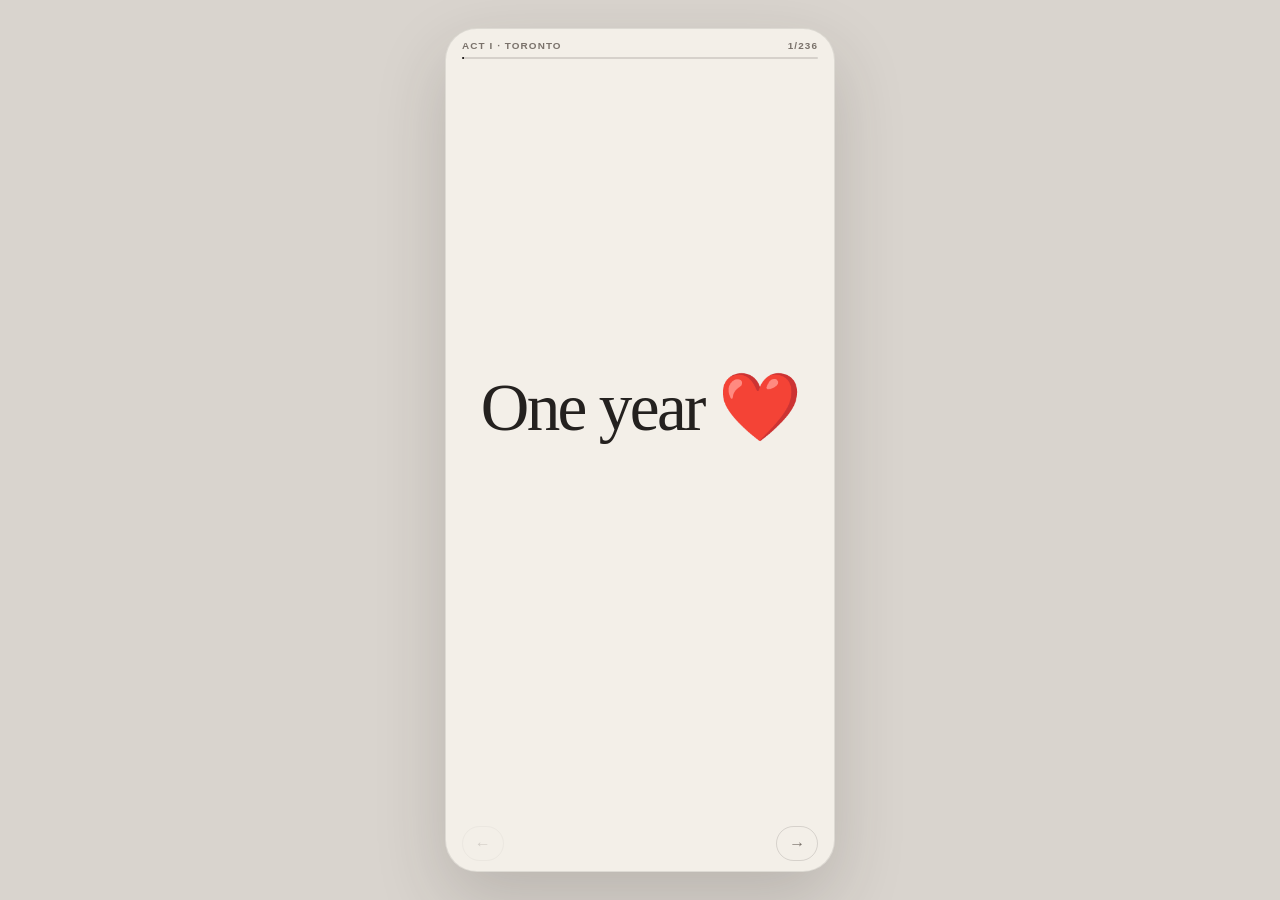
==== site/index.html @ 5bf8ac4e "Polish Chicago and three-video layouts" ====
<!doctype html>
<html lang="en">
  <head>
    <meta charset="utf-8">
    <meta name="viewport" content="width=device-width, initial-scale=1, viewport-fit=cover">
    <meta name="theme-color" content="#f3efe8">
    <meta name="robots" content="noindex, nofollow">
    <meta name="description" content="A private anniversary story for Min.">
    <title>Anniversary 2026</title>
    <link rel="stylesheet" href="css/styles.css?v=20261020b">
    <script type="module" src="js/app.js?v=20261020b"></script>
  </head>
  <body>
    <main class="experience" data-tone="default" aria-label="Anniversary story">
      <header class="experience__header">
        <p class="eyebrow" id="scene-context">Anniversary 2026</p>
        <p class="progress__label" id="progress-label" aria-live="off"></p>
        <div class="progress" aria-hidden="true"><span class="progress__bar" id="progress-bar"></span></div>
      </header>

      <section class="stage" id="stage" aria-live="polite" aria-atomic="true"></section>

      <nav class="controls" aria-label="Story navigation">
        <button class="control" id="previous-scene" type="button" aria-label="Previous scene">←</button>
        <button class="control" id="next-scene" type="button" aria-label="Next scene">→</button>
      </nav>
    </main>

    <noscript>This anniversary story needs JavaScript to move between scenes.</noscript>
  </body>
</html>
---- site/css/styles.css ----
:root {
  color-scheme: light;
  --paper: #f3efe8;
  --ink: #24211f;
  --muted: #7a726b;
  --line: rgba(36, 33, 31, 0.14);
  --accent: #9b615b;
  --shadow: 0 10px 26px rgba(45, 38, 32, 0.18);
  font-family: Inter, ui-sans-serif, -apple-system, BlinkMacSystemFont, "Segoe UI", sans-serif;
  font-synthesis: none;
  text-rendering: optimizeLegibility;
}

* { box-sizing: border-box; }
html, body { min-height: 100%; }
body { margin: 0; background: #d9d4ce; color: var(--ink); overscroll-behavior: none; }
button { color: inherit; font: inherit; }

.experience {
  --bg: var(--paper);
  --fg: var(--ink);
  --fg-soft: var(--muted);
  display: grid;
  grid-template-rows: auto minmax(0, 1fr) auto;
  width: 100%;
  height: 100dvh;
  padding: max(0.7rem, env(safe-area-inset-top)) 1rem max(0.5rem, env(safe-area-inset-bottom));
  overflow: hidden;
  background: var(--bg);
  color: var(--fg);
  transition: background 400ms ease, color 400ms ease;
}

.experience[data-tone="night"], .experience[data-tone="final"] { --bg: #1b1918; --fg: #f3efe8; --fg-soft: #a9a29a; --line: rgba(243, 239, 232, 0.2); }
.experience[data-tone="quiet"] { --bg: #f7f5f1; }
.experience[data-tone="alarm"] { --bg: #f0d6d0; }
.experience[data-tone="warm"] { --bg: #f7e6d0; }
.experience[data-tone="cold"] { --bg: #e6ecf2; }
.experience[data-tone="food-rise"] { --bg: #f9e1d8; --accent: #a94f62; }
.experience[data-tone="food-peak"] { --bg: #ffe0cf; --accent: #a13658; }

/* header */
.experience__header {
  display: grid;
  grid-template-columns: 1fr auto;
  grid-template-areas: "eyebrow label" "bar bar";
  align-items: center;
  gap: 0.35rem 0.75rem;
}
.eyebrow, .progress__label {
  margin: 0;
  color: var(--fg-soft);
  font-size: 0.62rem;
  font-weight: 650;
  letter-spacing: 0.11em;
  text-transform: uppercase;
}
.eyebrow { grid-area: eyebrow; overflow: hidden; text-overflow: ellipsis; white-space: nowrap; }
.progress__label { grid-area: label; }
.progress { grid-area: bar; height: 2px; overflow: hidden; background: var(--line); border-radius: 2px; }
.progress__bar { display: block; width: 0; height: 100%; background: var(--fg); transition: width 300ms ease; }

/* stage */
.stage { position: relative; min-height: 0; padding: 0.6rem 0 0.4rem; outline: none; touch-action: manipulation; }

.scene {
  display: flex;
  flex-direction: column;
  gap: 0.85rem;
  height: 100%;
  min-height: 0;
}
.scene.is-entering-next { animation: enter-next 320ms ease both; }
.scene.is-entering-previous { animation: enter-previous 320ms ease both; }
@keyframes enter-next { from { opacity: 0; transform: translateX(0.9rem); } }
@keyframes enter-previous { from { opacity: 0; transform: translateX(-0.9rem); } }

.scene__media { position: relative; flex: 1 1 0; min-height: 0; container-type: size; }
.scene--chapter .scene__copy { padding-top: clamp(0.6rem, 2vh, 1.5rem); }
.scene--chapter .scene__title { font-size: clamp(2.6rem, 13vw, 3.9rem); }
.scene--copy-raised .scene__copy { margin-bottom: clamp(2rem, 7vh, 4rem); }
.scene--food-rise .scene__line { font-size: 1.2rem; color: #8f3e52; }
.scene--food-peak .scene__line { font-size: 1.27rem; color: #8f2e50; }
.scene--food-peak .scene__media::after {
  content: "✨";
  position: absolute;
  top: 3%;
  right: 3%;
  z-index: 10;
  font-size: 2.4rem;
  pointer-events: none;
  animation: sparkle 1.2s ease-in-out infinite alternate;
}
@keyframes sparkle { from { transform: scale(0.85) rotate(-10deg); opacity: 0.6; } to { transform: scale(1.2) rotate(12deg); opacity: 1; } }
.scene--duck-chaos .scene__media::before,
.scene--duck-chaos .scene__media::after {
  position: absolute;
  z-index: 10;
  pointer-events: none;
  font-size: clamp(1.8rem, 7vw, 2.4rem);
  filter: drop-shadow(0 3px 2px rgba(50, 40, 30, .18));
  animation: duck-pop .9s ease-in-out infinite alternate;
}
.scene--duck-chaos .scene__media::before { content: "🦆😂"; left: 4%; top: 5%; transform: rotate(-12deg); }
.scene--duck-chaos .scene__media::after { content: "🤣🦆"; right: 4%; top: 14%; animation-delay: -.45s; }
 .scene--love-pop .scene__media::before,
.scene--love-pop .scene__media::after,
.scene--food-pop .scene__media::before,
.scene--food-pop .scene__media::after,
.scene--duck-love .scene__media::before,
.scene--duck-love .scene__media::after,
.scene--totoro-pop .scene__media::before,
.scene--totoro-pop .scene__media::after,
.scene--magic-pop .scene__media::before,
.scene--magic-pop .scene__media::after,
.scene--soft-sparkle .scene__media::before,
.scene--soft-sparkle .scene__media::after,
.scene--squirrel-pop .scene__media::before,
.scene--squirrel-pop .scene__media::after {
  position: absolute; z-index: 10; pointer-events: none;
  font-size: clamp(1.7rem, 7vw, 2.5rem);
  filter: drop-shadow(0 3px 2px rgba(50, 40, 30, .16));
  animation: duck-pop 1.4s ease-in-out infinite alternate;
}
.scene--love-pop .scene__media::before { content: "💕✨"; left: 4%; top: 4%; }
.scene--love-pop .scene__media::after { content: "🥰💖"; right: 3%; bottom: 7%; animation-delay: -.6s; }
.scene--food-pop .scene__media::before { content: "😋💗"; left: 4%; top: 4%; }
.scene--food-pop .scene__media::after { content: "🍡✨"; right: 3%; bottom: 7%; animation-delay: -.6s; }
.scene--duck-love .scene__media::before { content: "🦆💕"; left: 3%; top: 4%; }
.scene--duck-love .scene__media::after { content: "😂❤️"; right: 3%; bottom: 6%; animation-delay: -.5s; }
.scene--totoro-pop .scene__media::before { content: "🌿💚✨"; left: 3%; top: 5%; }
.scene--totoro-pop .scene__media::after { content: "🥰🍃"; right: 3%; bottom: 7%; animation-delay: -.65s; }
.scene--magic-pop .scene__media::before { content: "✨💖"; left: 3%; top: 4%; }
.scene--magic-pop .scene__media::after { content: "🥹🌟❤️"; right: 3%; bottom: 6%; animation-delay: -.7s; }
.scene--soft-sparkle .scene__media::before { content: "✨"; left: 3%; top: 4%; }
.scene--soft-sparkle .scene__media::after { content: "💕"; right: 3%; bottom: 6%; animation-delay: -.65s; }
.scene--squirrel-pop .scene__media::before { content: "🐿️😂"; left: 3%; top: 4%; }
.scene--squirrel-pop .scene__media::after { content: "🥰❤️"; right: 3%; bottom: 6%; animation-delay: -.65s; }
@keyframes duck-pop { from { translate: 0 0; scale: .9; } to { translate: 0 -.6rem; scale: 1.1; } }

/* copy */
.scene__copy { display: grid; gap: 0.3rem; flex: 0 0 auto; text-align: center; justify-items: center; padding-bottom: 0.2rem; }
.scene__kicker {
  margin: 0;
  color: var(--accent);
  font-size: 0.68rem;
  font-weight: 700;
  letter-spacing: 0.16em;
  text-transform: uppercase;
}
.scene__title {
  margin: 0;
  font-family: Georgia, "Times New Roman", serif;
  font-size: clamp(2.3rem, 12vw, 3.6rem);
  font-weight: 400;
  letter-spacing: -0.04em;
  line-height: 1;
  text-wrap: balance;
}
.scene__line {
  margin: 0;
  max-width: 28ch;
  font-family: Georgia, "Times New Roman", serif;
  font-size: 1.05rem;
  line-height: 1.35;
  text-wrap: balance;
}
.scene__line:only-child, .scene__line:first-child:not(:last-child) { color: var(--fg); }
.scene__title + .scene__line, .scene__kicker + .scene__line { color: var(--fg-soft); margin-top: 0.3rem; }

/* text-only scenes */
.scene--text { justify-content: center; }
.scene--text .scene__copy { gap: 0.6rem; padding: 0 0.5rem 8vh; }
.scene--text .scene__line { font-size: 1.3rem; max-width: 22ch; }
.scene--text .scene__title { font-size: clamp(2.6rem, 14vw, 4.2rem); }

.experience[data-tone="quiet"] .scene__copy { text-align: left; justify-items: start; padding: 0 0.6rem 12vh; }
.experience[data-tone="quiet"] .scene__line { font-size: 1.15rem; max-width: 20ch; color: var(--fg-soft); animation: fade-in 1.4s ease both; }
.experience[data-tone="night"] .scene__title { font-size: clamp(2.6rem, 15vw, 4rem); letter-spacing: 0.02em; }
@keyframes fade-in { from { opacity: 0; } }

.restart {
  margin-top: 1.4rem;
  padding: 0.55rem 1.1rem;
  border: 1px solid var(--line);
  border-radius: 999px;
  background: transparent;
  color: var(--fg-soft);
  cursor: pointer;
  font-size: 0.72rem;
  letter-spacing: 0.1em;
  text-transform: uppercase;
}

/* cards: natural aspect, never cropped */
.card {
  position: absolute;
  width: min(calc(var(--w, 100) * 1cqw), calc(var(--h, 100) * 1cqh * var(--ar, 0.75)));
  aspect-ratio: var(--ar, 0.75);
  left: var(--l, auto);
  top: var(--t, auto);
  right: var(--r, auto);
  bottom: var(--b, auto);
  margin: 0;
  overflow: hidden;
  border-radius: 12px;
  background: #171615;
  box-shadow: var(--shadow);
  transform: rotate(var(--rot, 0deg));
}
.card--center {
  left: 50%;
  top: 50%;
  transform: translate(-50%, -50%);
  border-radius: 16px;
}
.card img, .card video { display: block; width: 100%; height: 100%; object-fit: contain; background: #171615; }
.card img { object-fit: cover; } /* aspect is exact, so this never crops visibly */

.card--rapid { opacity: 0; transition: opacity 120ms ease; }
.card--rapid.is-active { opacity: 1; z-index: 50 !important; }
.rapid-label {
  margin: 0;
  min-height: 2.2rem;
  font-family: Georgia, "Times New Roman", serif;
  font-size: 1.9rem;
  letter-spacing: -0.03em;
  text-align: center;
}

/* art */
.art {
  position: absolute;
  left: 50%;
  top: 50%;
  width: min(100cqw, calc(100cqh * 0.857));
  aspect-ratio: 360 / 420;
  overflow: hidden;
  border-radius: 16px;
  transform: translate(-50%, -50%);
  box-shadow: var(--shadow);
}
.art--flight { width: min(100cqw, 30rem); aspect-ratio: 360 / 200; box-shadow: none; overflow: visible; color: var(--fg); }
.art-svg { display: block; width: 100%; height: 100%; }
.art--flight .art-svg { overflow: visible; }
.scene--destination-chapter { gap: 0.35rem; }
.scene--destination-chapter .scene__copy { padding-top: clamp(0.4rem, 3vh, 1.4rem); }
.scene--destination-chapter .scene__title { font-size: clamp(3.3rem, 16vw, 4.4rem); }
.art--destination {
  --route-accent: #a76660;
  --route-dark: #7c4a48;
  display: flex;
  flex-direction: column;
  gap: 0.45rem;
  width: min(100cqw, calc(100cqh * 0.857), 24rem);
  aspect-ratio: 360 / 420;
  padding: 0.65rem;
  overflow: hidden;
  border: 1px solid #c9aa9b;
  border-radius: 22px;
  background: #faf3e9;
  box-shadow: 0 16px 40px rgba(89, 54, 42, 0.14);
}
.art--korea { --route-accent: #5e8ea3; --route-dark: #3d6274; background: #eef3f5; border-color: #9fb8c3; }
.art--japan { --route-accent: #b77c8b; --route-dark: #78475b; background: #fff1f2; border-color: #d9b5bf; }
.destination-route { flex: 0 0 31%; min-height: 0; }
.destination-route svg { display: block; width: 100%; height: 100%; }
.destination-label { fill: var(--route-dark); font: 700 10px Inter, sans-serif; letter-spacing: 1.7px; }
.destination-photo-grid { display: grid; grid-template-columns: repeat(2, minmax(0, 1fr)); grid-template-rows: repeat(2, minmax(0, 1fr)); flex: 1; gap: 0.55rem; min-height: 0; }
.destination-photo { position: relative; margin: 0; overflow: hidden; border-radius: 11px; background: #e6ded4; box-shadow: 0 3px 8px rgba(80, 52, 40, .14); }
.destination-photo img { display: block; width: 100%; height: 100%; object-fit: cover; }
.destination-photo--busan img { object-position: 72% center; }
.destination-photo figcaption { position: absolute; inset: auto 0 0; padding: 1.3rem 0.2rem 0.3rem; background: linear-gradient(transparent, rgba(25, 20, 18, .74)); color: #fff; font: 700 0.57rem Inter, sans-serif; letter-spacing: 0.15em; text-align: center; }

.leaves { position: absolute; inset: 0; overflow: hidden; pointer-events: none; }
.leaf {
  position: absolute;
  top: -8%;
  width: var(--s);
  height: var(--s);
  border-radius: 0 100% 0 100%;
  background: var(--c);
  animation: fall var(--d) linear var(--delay) infinite;
}
.flake {
  position: absolute;
  top: -4%;
  width: var(--s);
  height: var(--s);
  border-radius: 50%;
  background: #fff;
  animation: fall var(--d) linear var(--delay) infinite;
}
@keyframes fall {
  from { transform: translate3d(0, 0, 0) rotate(0); }
  50% { transform: translate3d(1.4rem, 55cqh, 0) rotate(160deg); }
  to { transform: translate3d(-0.8rem, 110cqh, 0) rotate(320deg); }
}

.goose { animation: bob 2.4s ease-in-out var(--i, 0s) infinite alternate; transform-box: fill-box; transform-origin: center; }
@keyframes bob { from { translate: 0 0; } to { translate: 0 -2.5px; } }
.is-apocalypse .goose { animation-duration: 0.5s; }
.is-apocalypse { animation: shake 0.35s linear infinite; }
@keyframes shake { 25% { transform: translate(calc(-50% + 2px), calc(-50% - 1px)); } 75% { transform: translate(calc(-50% - 2px), calc(-50% + 1px)); } }

.count-badge {
  position: absolute;
  top: 6%;
  right: 4%;
  z-index: 5;
  margin: 0;
  padding: 0.1em 0.45em;
  border-radius: 999px;
  background: rgba(255, 255, 255, 0.85);
  font-family: Georgia, "Times New Roman", serif;
  font-size: 1.8rem;
  letter-spacing: -0.03em;
  box-shadow: var(--shadow);
}
.count-badge::before { content: "×"; margin-right: 0.1em; opacity: 0.5; }
.count-badge--big {
  top: 50%;
  right: auto;
  left: 50%;
  width: max-content;
  max-width: 96%;
  border-radius: 8px;
  background: #b3261e;
  color: #fff;
  font-family: Inter, sans-serif;
  font-size: clamp(1.5rem, 9vw, 2.2rem);
  font-weight: 900;
  letter-spacing: 0.02em;
  text-align: center;
  transform: translate(-50%, -50%) rotate(-6deg);
}
.count-badge--big::before { content: none; }

/* controls */
.controls { display: flex; justify-content: space-between; align-items: center; min-height: 2.4rem; }
.control {
  width: 2.6rem;
  height: 2.2rem;
  border: 1px solid var(--line);
  border-radius: 999px;
  background: transparent;
  color: var(--fg-soft);
  cursor: pointer;
  font-size: 1rem;
}
.control:hover, .control:focus-visible { border-color: var(--fg); color: var(--fg); outline: none; }
.control:disabled { opacity: 0.25; cursor: default; }

@media (min-width: 600px) {
  body { display: grid; place-items: center; min-height: 100dvh; padding: 1.5rem; }
  .experience {
    width: 390px;
    height: min(844px, calc(100dvh - 3rem));
    border: 1px solid rgba(36, 33, 31, 0.1);
    border-radius: 2rem;
    box-shadow: 0 28px 70px rgba(45, 38, 32, 0.18);
  }
}

@media (max-height: 640px) {
  .scene__title { font-size: 2.2rem; }
  .scene__line { font-size: 0.95rem; }
}

@media (prefers-reduced-motion: reduce) {
  *, *::before, *::after {
    scroll-behavior: auto !important;
    transition-duration: 0.01ms !important;
    animation-duration: 0.01ms !important;
    animation-iteration-count: 1 !important;
  }
  .leaf, .flake { display: none; }
}
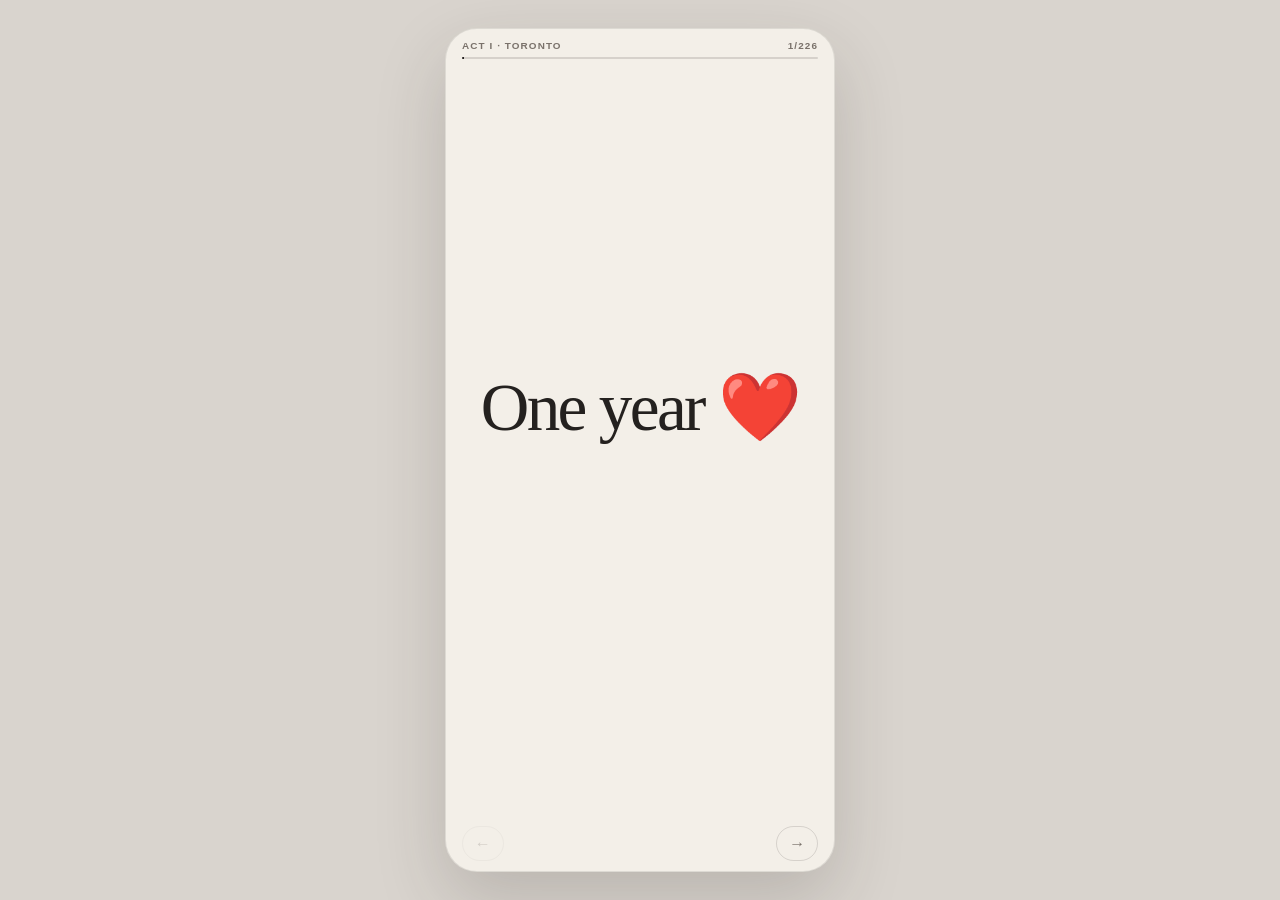
==== commit 3ea91685: "Restructure Italy chronologically (Florence to Lake Garda), merge scattered Italy clips Co-Authored-" ====
--- a/site/index.html
+++ b/site/index.html
@@ -7,8 +7,9 @@
     <meta name="robots" content="noindex, nofollow">
     <meta name="description" content="A private anniversary story for Min.">
     <title>Anniversary 2026</title>
-    <link rel="stylesheet" href="css/styles.css?v=20261020b">
-    <script type="module" src="js/app.js?v=20261020b"></script>
+    <link rel="stylesheet" href="css/styles.css?v=20261020e">
+    <link rel="stylesheet" href="css/effects.css?v=20261020e">
+    <script type="module" src="js/app.js?v=20261020e"></script>
   </head>
   <body>
     <main class="experience" data-tone="default" aria-label="Anniversary story">
--- a/site/css/effects.css
+++ b/site/css/effects.css
@@ -0,0 +1,90 @@
+/* extra emoji effects (same pattern as styles.css) */
+.scene--laugh-pop .scene__media::before,
+.scene--laugh-pop .scene__media::after,
+.scene--carrot-pop .scene__media::before,
+.scene--carrot-pop .scene__media::after,
+.scene--church-pop .scene__media::before,
+.scene--church-pop .scene__media::after,
+.scene--uffa-pop .scene__media::before,
+.scene--uffa-pop .scene__media::after,
+.scene--volume-pop .scene__media::before,
+.scene--volume-pop .scene__media::after,
+.scene--angry-cute .scene__media::before,
+.scene--angry-cute .scene__media::after,
+.scene--drunk-pop .scene__media::before,
+.scene--drunk-pop .scene__media::after,
+.scene--bbq-pop .scene__media::before,
+.scene--bbq-pop .scene__media::after,
+.scene--skyline-pop .scene__media::before,
+.scene--skyline-pop .scene__media::after,
+.scene--gelato-pop .scene__media::before,
+.scene--gelato-pop .scene__media::after,
+.scene--kiss-pop .scene__media::before,
+.scene--kiss-pop .scene__media::after,
+.scene--travel-pop .scene__media::before,
+.scene--travel-pop .scene__media::after,
+.scene--eyes-pop .scene__media::before,
+.scene--eyes-pop .scene__media::after,
+.scene--sleepy-pop .scene__media::before,
+.scene--sleepy-pop .scene__media::after,
+.scene--pool-pop .scene__media::before,
+.scene--pool-pop .scene__media::after,
+.scene--lemon-pop .scene__media::before,
+.scene--lemon-pop .scene__media::after,
+.scene--lake-pop .scene__media::before,
+.scene--lake-pop .scene__media::after,
+.scene--art-pop .scene__media::before,
+.scene--art-pop .scene__media::after,
+.scene--naples-pop .scene__media::before,
+.scene--naples-pop .scene__media::after,
+.scene--spa-pop .scene__media::before,
+.scene--spa-pop .scene__media::after,
+.scene--furba-pop .scene__media::before,
+.scene--furba-pop .scene__media::after {
+  position: absolute; z-index: 10; pointer-events: none;
+  font-size: clamp(1.7rem, 7vw, 2.5rem);
+  filter: drop-shadow(0 3px 2px rgba(50, 40, 30, .16));
+  animation: duck-pop 1.4s ease-in-out infinite alternate;
+}
+.scene--laugh-pop .scene__media::before { content: "😂🤣"; left: 3%; top: 4%; }
+.scene--laugh-pop .scene__media::after { content: "🤭😹"; right: 3%; bottom: 6%; animation-delay: -.6s; }
+.scene--carrot-pop .scene__media::before { content: "🥕😂"; left: 3%; top: 4%; }
+.scene--carrot-pop .scene__media::after { content: "🐰🤣"; right: 3%; bottom: 6%; animation-delay: -.6s; }
+.scene--church-pop .scene__media::before { content: "⛪😂"; left: 3%; top: 4%; }
+.scene--church-pop .scene__media::after { content: "🕯️🤣"; right: 3%; bottom: 6%; animation-delay: -.6s; }
+.scene--uffa-pop .scene__media::before { content: "😤🙄"; left: 3%; top: 4%; }
+.scene--uffa-pop .scene__media::after { content: "🥰❤️"; right: 3%; bottom: 6%; animation-delay: -.6s; }
+.scene--volume-pop .scene__media::before { content: "🔊✨"; left: 3%; top: 4%; }
+.scene--volume-pop .scene__media::after { content: "🎧❤️"; right: 3%; bottom: 6%; animation-delay: -.6s; }
+.scene--angry-cute .scene__media::before { content: "😡🥰"; left: 3%; top: 4%; }
+.scene--angry-cute .scene__media::after { content: "😂💕"; right: 3%; bottom: 6%; animation-delay: -.6s; }
+.scene--drunk-pop .scene__media::before { content: "🥴😏"; left: 3%; top: 4%; }
+.scene--drunk-pop .scene__media::after { content: "🤫💋"; right: 3%; bottom: 6%; animation-delay: -.6s; }
+.scene--bbq-pop .scene__media::before { content: "🔥🥩"; left: 3%; top: 4%; }
+.scene--bbq-pop .scene__media::after { content: "👩‍🍳❤️"; right: 3%; bottom: 6%; animation-delay: -.6s; }
+.scene--skyline-pop .scene__media::before { content: "🌃✨"; left: 3%; top: 4%; }
+.scene--skyline-pop .scene__media::after { content: "🥹❤️"; right: 3%; bottom: 6%; animation-delay: -.6s; }
+.scene--gelato-pop .scene__media::before { content: "🍦😍"; left: 3%; top: 4%; }
+.scene--gelato-pop .scene__media::after { content: "😂✨"; right: 3%; bottom: 6%; animation-delay: -.6s; }
+.scene--kiss-pop .scene__media::before { content: "💋😘"; left: 3%; top: 4%; }
+.scene--kiss-pop .scene__media::after { content: "💕✨"; right: 3%; bottom: 6%; animation-delay: -.6s; }
+.scene--travel-pop .scene__media::before { content: "🥹❤️"; left: 3%; top: 4%; }
+.scene--travel-pop .scene__media::after { content: "😂✨"; right: 3%; bottom: 6%; animation-delay: -.6s; }
+.scene--eyes-pop .scene__media::before { content: "😍🥰"; left: 3%; top: 4%; }
+.scene--eyes-pop .scene__media::after { content: "💖✨"; right: 3%; bottom: 6%; animation-delay: -.6s; }
+.scene--furba-pop .scene__media::before { content: "😏🦊"; left: 3%; top: 4%; }
+.scene--furba-pop .scene__media::after { content: "😂💕"; right: 3%; bottom: 6%; animation-delay: -.6s; }
+.scene--sleepy-pop .scene__media::before { content: "😴💤"; left: 3%; top: 4%; }
+.scene--sleepy-pop .scene__media::after { content: "🥰🚗"; right: 3%; bottom: 6%; animation-delay: -.6s; }
+.scene--pool-pop .scene__media::before { content: "🏊‍♀️💦"; left: 3%; top: 4%; }
+.scene--pool-pop .scene__media::after { content: "🧜‍♀️✨"; right: 3%; bottom: 6%; animation-delay: -.6s; }
+.scene--lemon-pop .scene__media::before { content: "🍋😍"; left: 3%; top: 4%; }
+.scene--lemon-pop .scene__media::after { content: "✨🍋"; right: 3%; bottom: 6%; animation-delay: -.6s; }
+.scene--lake-pop .scene__media::before { content: "🏞️💙"; left: 3%; top: 4%; }
+.scene--lake-pop .scene__media::after { content: "☀️🥰"; right: 3%; bottom: 6%; animation-delay: -.6s; }
+.scene--art-pop .scene__media::before { content: "🖼️🎨"; left: 3%; top: 4%; }
+.scene--art-pop .scene__media::after { content: "😂✨"; right: 3%; bottom: 6%; animation-delay: -.6s; }
+.scene--naples-pop .scene__media::before { content: "🍕🔥"; left: 3%; top: 4%; }
+.scene--naples-pop .scene__media::after { content: "😋🇮🇹"; right: 3%; bottom: 6%; animation-delay: -.6s; }
+.scene--spa-pop .scene__media::before { content: "🧖‍♀️✨"; left: 3%; top: 4%; }
+.scene--spa-pop .scene__media::after { content: "💆‍♀️❤️"; right: 3%; bottom: 6%; animation-delay: -.6s; }
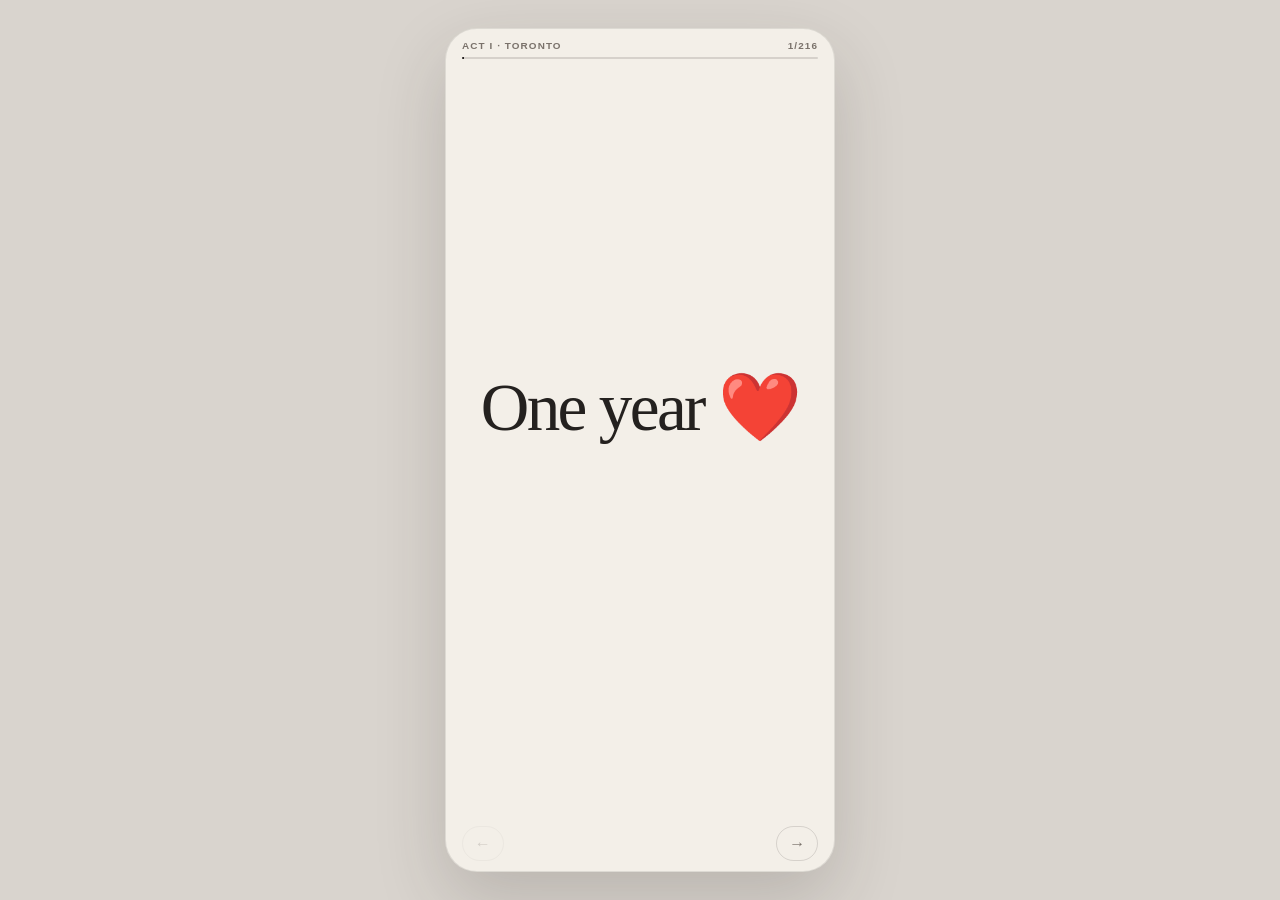
==== commit 4bbabac8: "Diagonal layouts, Totoro/hungry captions, restore Bergamo and Korea photos Co-Authored-By: Claude So" ====
--- a/site/index.html
+++ b/site/index.html
@@ -7,9 +7,9 @@
     <meta name="robots" content="noindex, nofollow">
     <meta name="description" content="A private anniversary story for Min.">
     <title>Anniversary 2026</title>
-    <link rel="stylesheet" href="css/styles.css?v=20261020e">
-    <link rel="stylesheet" href="css/effects.css?v=20261020e">
-    <script type="module" src="js/app.js?v=20261020e"></script>
+    <link rel="stylesheet" href="css/styles.css?v=20261020f">
+    <link rel="stylesheet" href="css/effects.css?v=20261020f">
+    <script type="module" src="js/app.js?v=20261020f"></script>
   </head>
   <body>
     <main class="experience" data-tone="default" aria-label="Anniversary story">
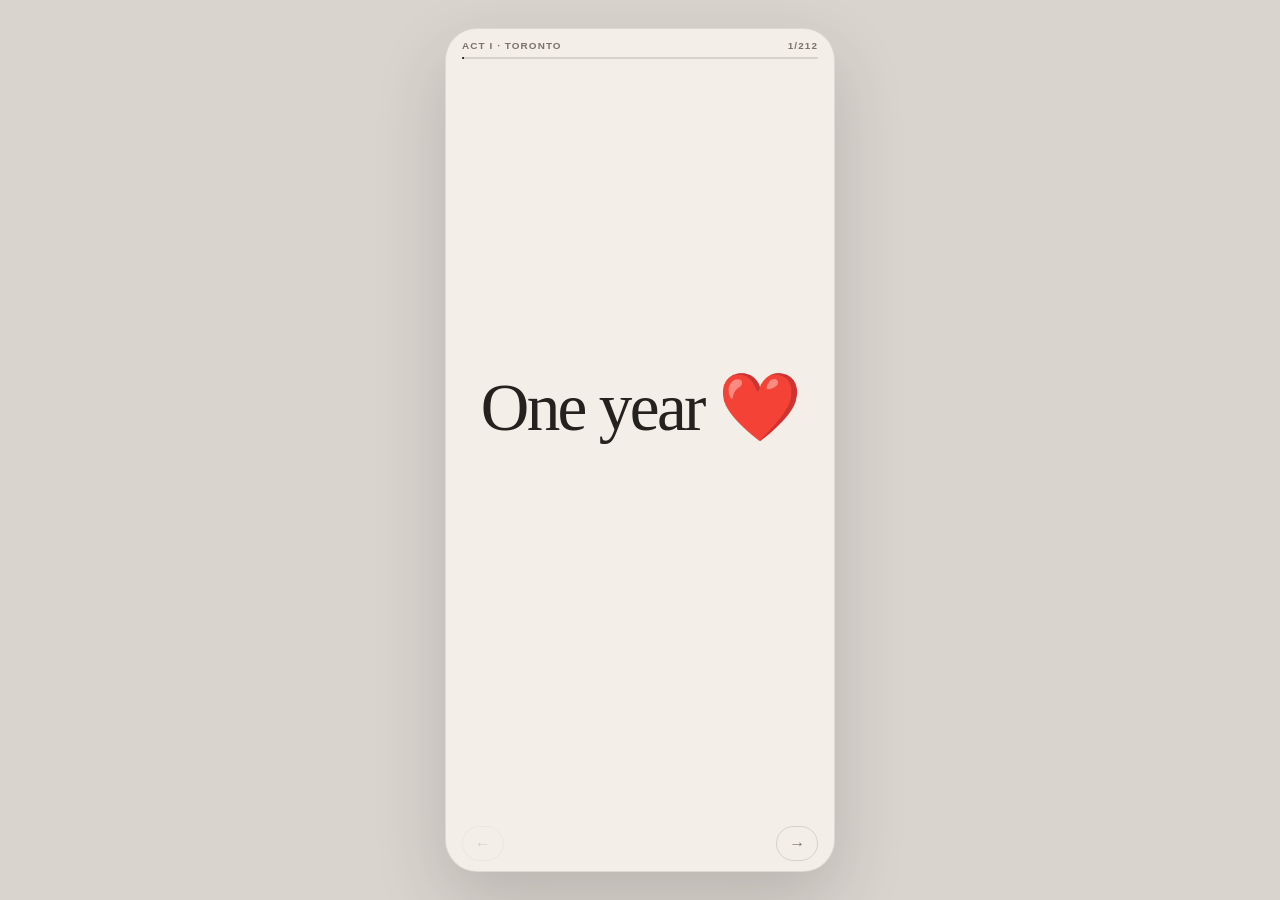
==== commit efd3d970: "Fix Venice media, move sun/pillow video to Umbria road, diagonal flowers, bump cache version Co-Auth" ====
--- a/site/index.html
+++ b/site/index.html
@@ -7,9 +7,9 @@
     <meta name="robots" content="noindex, nofollow">
     <meta name="description" content="A private anniversary story for Min.">
     <title>Anniversary 2026</title>
-    <link rel="stylesheet" href="css/styles.css?v=20261020f">
-    <link rel="stylesheet" href="css/effects.css?v=20261020f">
-    <script type="module" src="js/app.js?v=20261020f"></script>
+    <link rel="stylesheet" href="css/styles.css?v=20261020g">
+    <link rel="stylesheet" href="css/effects.css?v=20261020g">
+    <script type="module" src="js/app.js?v=20261020g"></script>
   </head>
   <body>
     <main class="experience" data-tone="default" aria-label="Anniversary story">
--- a/site/css/effects.css
+++ b/site/css/effects.css
@@ -40,7 +40,11 @@
 .scene--spa-pop .scene__media::before,
 .scene--spa-pop .scene__media::after,
 .scene--furba-pop .scene__media::before,
-.scene--furba-pop .scene__media::after {
+.scene--furba-pop .scene__media::after,
+.scene--wine-pop .scene__media::before,
+.scene--wine-pop .scene__media::after,
+.scene--dessert-pop .scene__media::before,
+.scene--dessert-pop .scene__media::after {
   position: absolute; z-index: 10; pointer-events: none;
   font-size: clamp(1.7rem, 7vw, 2.5rem);
   filter: drop-shadow(0 3px 2px rgba(50, 40, 30, .16));
@@ -88,3 +92,16 @@
 .scene--naples-pop .scene__media::after { content: "😋🇮🇹"; right: 3%; bottom: 6%; animation-delay: -.6s; }
 .scene--spa-pop .scene__media::before { content: "🧖‍♀️✨"; left: 3%; top: 4%; }
 .scene--spa-pop .scene__media::after { content: "💆‍♀️❤️"; right: 3%; bottom: 6%; animation-delay: -.6s; }
+.scene--wine-pop .scene__media::before { content: "🍝🍷"; left: 3%; top: 4%; }
+.scene--wine-pop .scene__media::after { content: "🤌😂"; right: 3%; bottom: 6%; animation-delay: -.6s; }
+.scene--dessert-pop .scene__media::before { content: "🍰😍"; left: 3%; top: 4%; }
+.scene--dessert-pop .scene__media::after { content: "🧁✨"; right: 3%; bottom: 6%; animation-delay: -.6s; }
+.scene--hay-pop .scene__media::before,
+.scene--hay-pop .scene__media::after {
+  position: absolute; z-index: 10; pointer-events: none;
+  font-size: clamp(2rem, 9vw, 3.2rem);
+  filter: drop-shadow(0 3px 2px rgba(50, 40, 30, .16));
+  animation: duck-pop 1.4s ease-in-out infinite alternate;
+}
+.scene--hay-pop .scene__media::before { content: "🌾🌾🌾🌾"; left: 0; top: 2%; width: 100%; letter-spacing: .6em; }
+.scene--hay-pop .scene__media::after { content: "🌾🌾🌾🌾"; left: 0; bottom: 3%; width: 100%; letter-spacing: .6em; animation-delay: -.7s; text-align: right; }
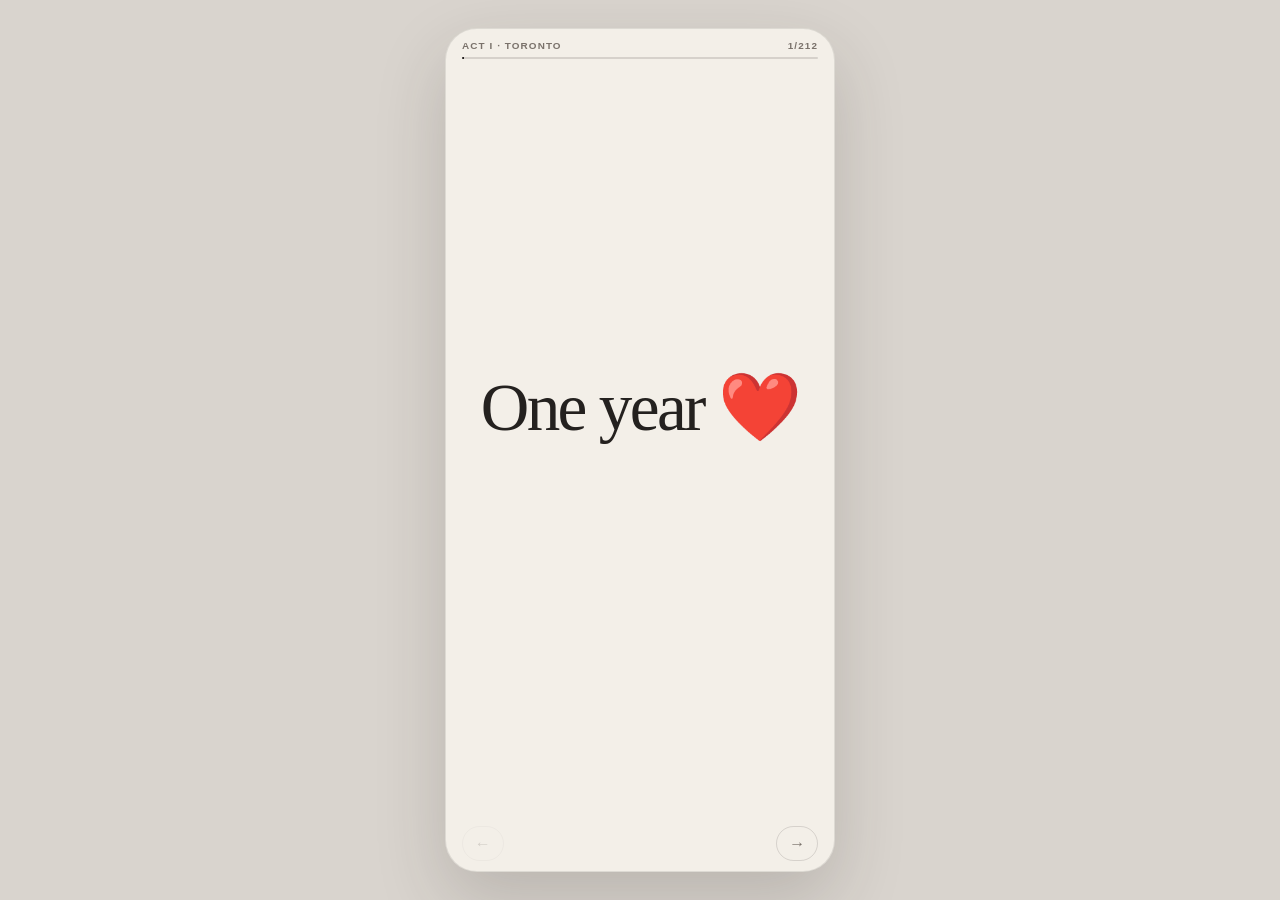
==== commit e1811041: "Always load story.js uncached; bump asset version Co-Authored-By: Claude Sonnet 5.5 <noreply@anthrop" ====
--- a/site/index.html
+++ b/site/index.html
@@ -7,9 +7,9 @@
     <meta name="robots" content="noindex, nofollow">
     <meta name="description" content="A private anniversary story for Min.">
     <title>Anniversary 2026</title>
-    <link rel="stylesheet" href="css/styles.css?v=20261020g">
-    <link rel="stylesheet" href="css/effects.css?v=20261020g">
-    <script type="module" src="js/app.js?v=20261020g"></script>
+    <link rel="stylesheet" href="css/styles.css?v=20261020h">
+    <link rel="stylesheet" href="css/effects.css?v=20261020h">
+    <script type="module" src="js/app.js?v=20261020h"></script>
   </head>
   <body>
     <main class="experience" data-tone="default" aria-label="Anniversary story">
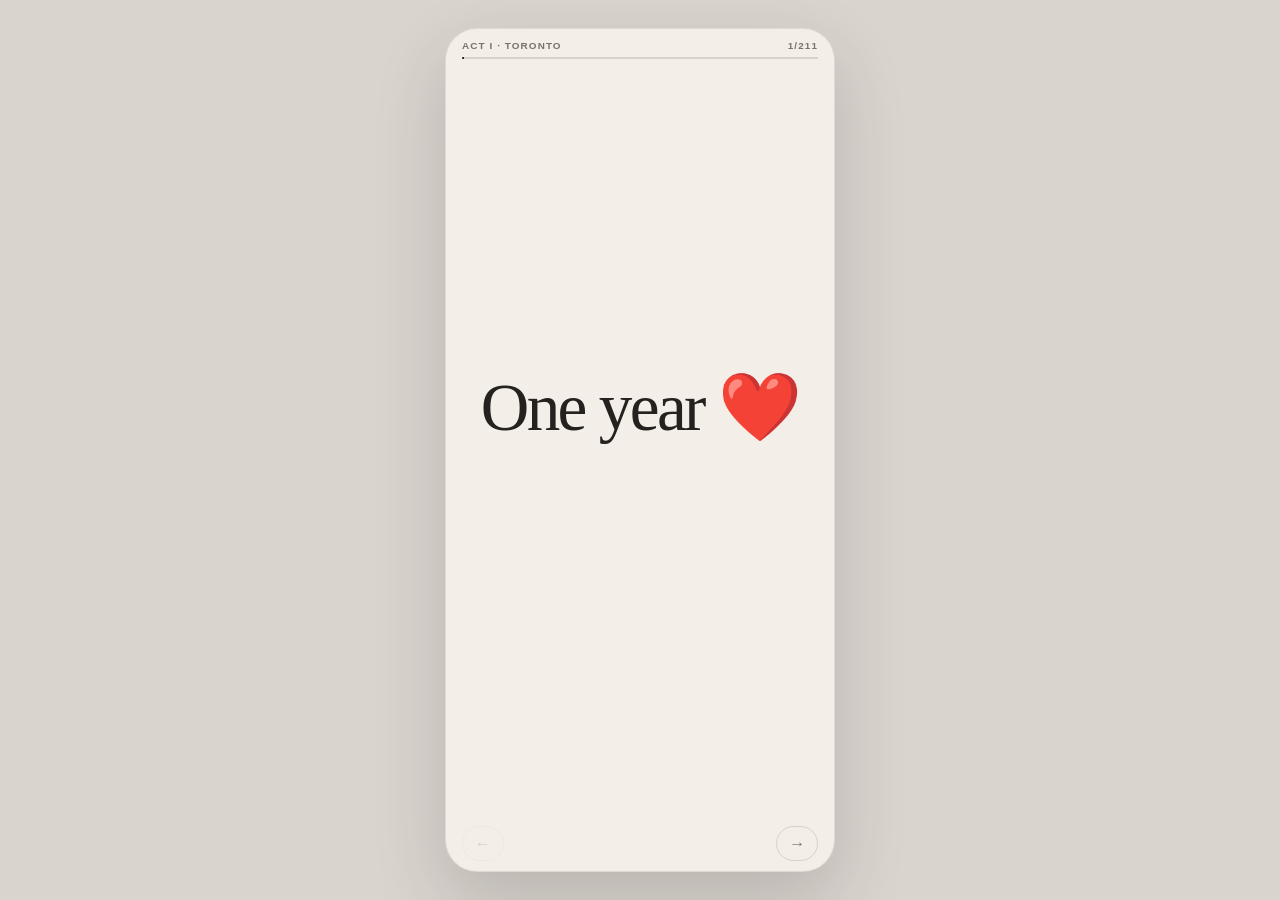
==== commit 0dc1117c: "Load story/art/italy2 modules uncached; bump version Co-Authored-By: Claude Sonnet 5.5 <noreply@anth" ====
--- a/site/index.html
+++ b/site/index.html
@@ -7,9 +7,9 @@
     <meta name="robots" content="noindex, nofollow">
     <meta name="description" content="A private anniversary story for Min.">
     <title>Anniversary 2026</title>
-    <link rel="stylesheet" href="css/styles.css?v=20261020h">
-    <link rel="stylesheet" href="css/effects.css?v=20261020h">
-    <script type="module" src="js/app.js?v=20261020h"></script>
+    <link rel="stylesheet" href="css/styles.css?v=20261020i">
+    <link rel="stylesheet" href="css/effects.css?v=20261020i">
+    <script type="module" src="js/app.js?v=20261020i"></script>
   </head>
   <body>
     <main class="experience" data-tone="default" aria-label="Anniversary story">
